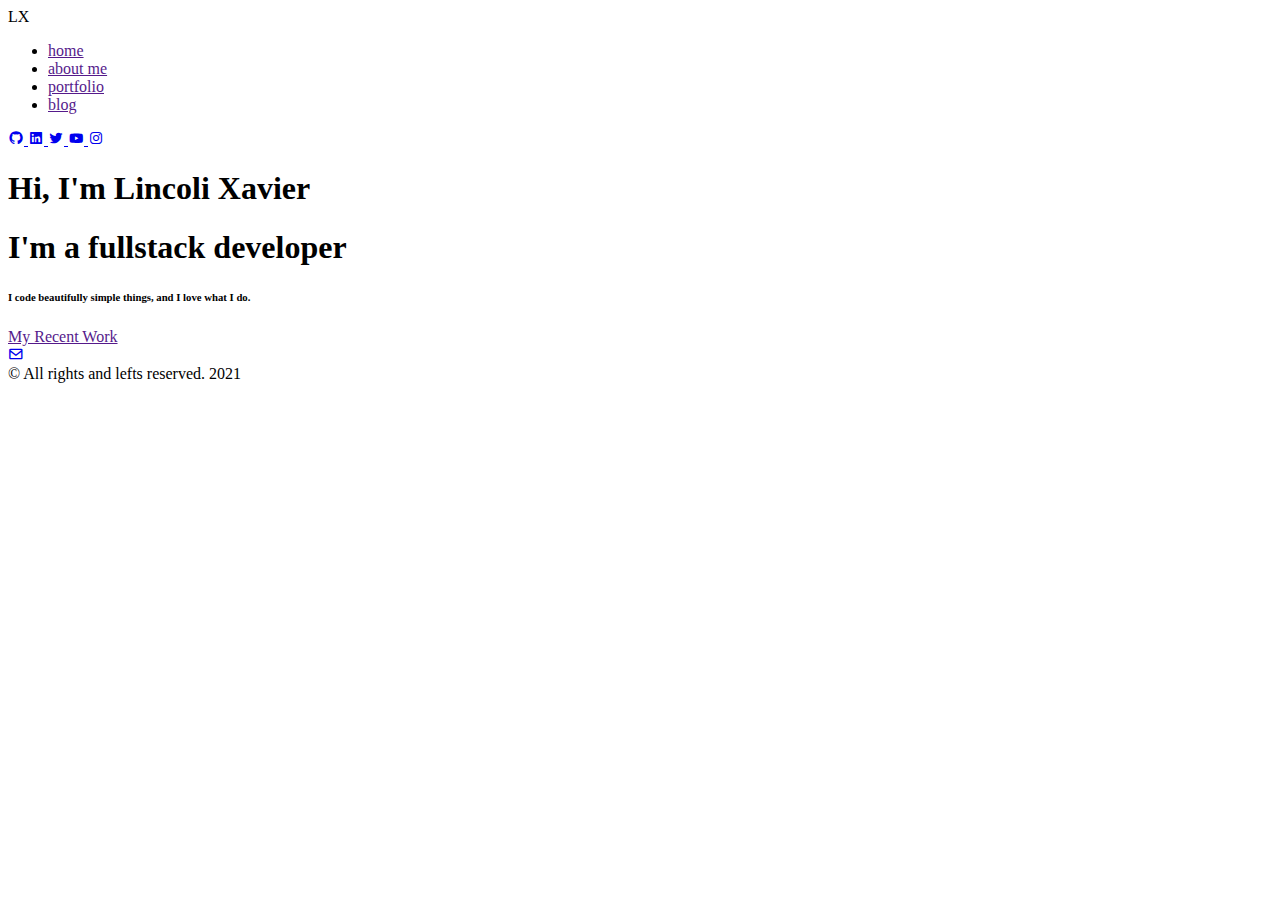
==== index.html @ 89f9e404 "feat: add html home structure" ====
<!DOCTYPE html>
<html lang="en">
	<head>
		<meta charset="UTF-8">
		<meta name="viewport" content="width=device-width, initial-scale=1.0">

		<!--=============== BOXICONS ===============-->
		<link rel="stylesheet" href="https://cdn.jsdelivr.net/npm/boxicons@latest/css/boxicons.min.css">

		<!--=============== FONT  font-family: 'Mukta', sans-serif; ===============--> 
		<link rel="preconnect" href="https://fonts.googleapis.com">
		<link rel="preconnect" href="https://fonts.gstatic.com" crossorigin>
		<link href="https://fonts.googleapis.com/css2?family=Mukta:wght@200;400;700&display=swap" rel="stylesheet">

		<title>Crimsom Portfolio Template</title>
	</head>
	<body>
		<!--==================== HEADER ====================-->
		<header class="header" id="header">
			<div class="header-logo">
				LX
			</div>

			<nav class="nav container">
				<ul>
					<li><a href="">home</a></li>
					<li><a href="">about me</a></li>
					<li><a href="">portfolio</a></li>
					<li><a href="">blog</a></li>
				</ul>
			</nav>

			<address class="social-contacts">
				<a href="mailto:jim@rock.com">
					<i class='bx bxl-github'></i>
				</a>
				<a href="mailto:jim@rock.com">
					<i class='bx bxl-linkedin-square' ></i>
				</a>
				<a href="mailto:jim@rock.com">
					<i class='bx bxl-twitter' ></i>
				</a>
				<a href="mailto:jim@rock.com">
					<i class='bx bxl-youtube' ></i>
				</a>
				<a href="mailto:jim@rock.com">
					<i class='bx bxl-instagram' ></i>
				</a>
			</address>
		</header>

		<main class="main">
				<!--==================== HOME ====================-->
				<section class="introduction" id="home">
					<h1>Hi, I'm Lincoli Xavier</h1>
					<h1>I'm a fullstack developer</h1>
					<h6>I code beautifully simple things, and I love what I do.</h6>
					<a href="">My Recent Work</a>
				</section>
		</main>

		<!--==================== FOOTER ====================-->
		<footer class="footer section">
				<div class="mail-me">
					<a href="mailt:to">
						<i class='bx bx-envelope'></i>
					</a>
				</div>
				<span class="footer__copy">&#169; All rights and lefts reserved. 2021</span>
		</footer>

	</body>
</html>
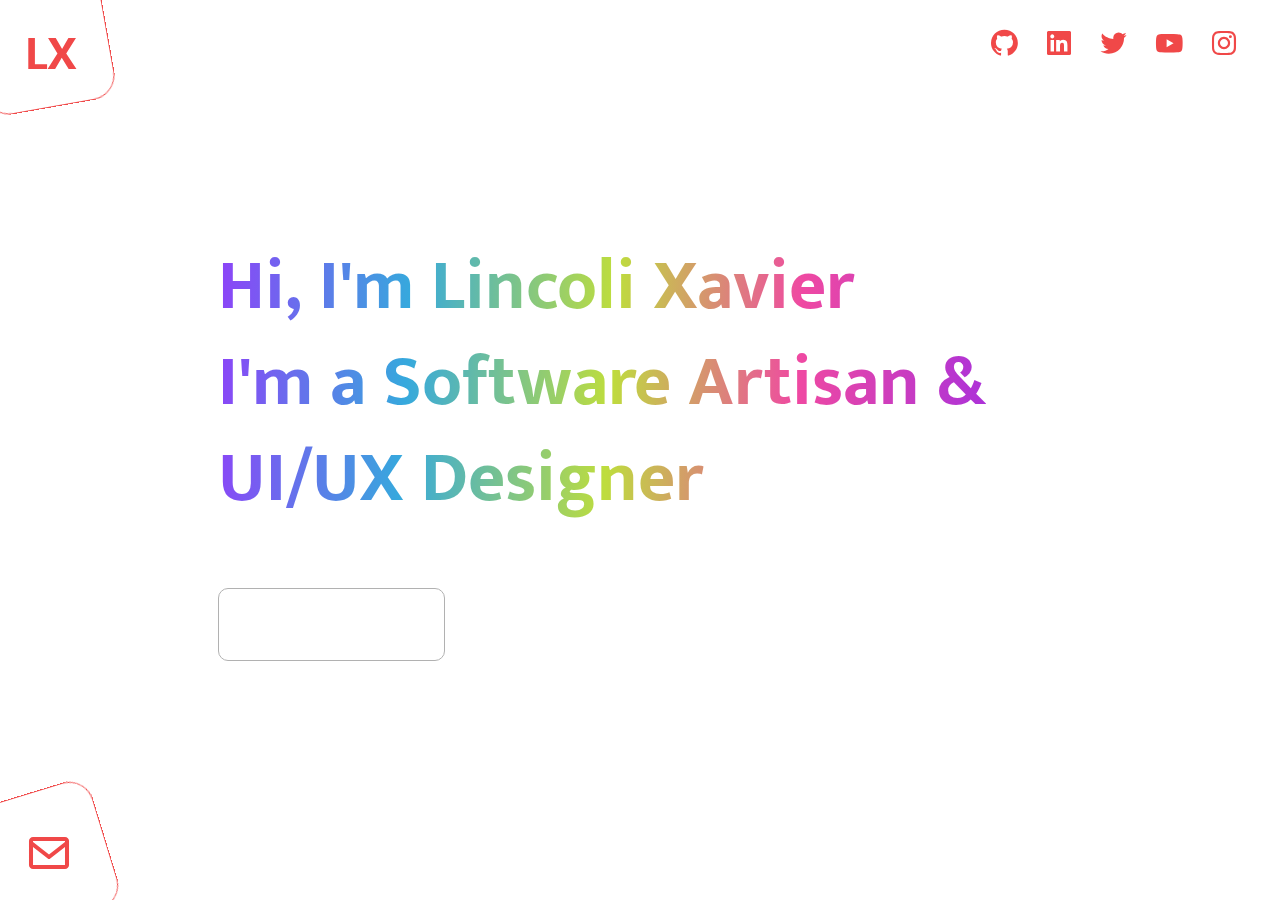
==== commit 99b56440: "add web components layout" ====
--- a/index.html
+++ b/index.html
@@ -1,6 +1,6 @@
 
 <!DOCTYPE html>
-<html lang="en">
+<html lang="pt">
 	<head>
 		<meta charset="UTF-8">
 		<meta name="viewport" content="width=device-width, initial-scale=1.0">
@@ -8,67 +8,47 @@
 		<!--=============== BOXICONS ===============-->
 		<link rel="stylesheet" href="https://cdn.jsdelivr.net/npm/boxicons@latest/css/boxicons.min.css">
 
-		<!--=============== FONT  font-family: 'Mukta', sans-serif; ===============--> 
+		<!--=============== FONT  ===============--> 
 		<link rel="preconnect" href="https://fonts.googleapis.com">
 		<link rel="preconnect" href="https://fonts.gstatic.com" crossorigin>
 		<link href="https://fonts.googleapis.com/css2?family=Mukta:wght@200;400;700&display=swap" rel="stylesheet">
 
+		<!--=============== CSS ===============--> 
+		<link rel="stylesheet" href="css/index.css">
+
+		<!--=============== COMPONENTS ===============--> 
+		<script src="components/Header.js" type="text/javascript"></script>
+		<script src="components/Footer.js" type="text/javascript"></script>
+
 		<title>Crimsom Portfolio Template</title>
 	</head>
 	<body>
-		<!--==================== HEADER ====================-->
-		<header class="header" id="header">
-			<div class="header-logo">
-				LX
-			</div>
-
-			<nav class="nav container">
-				<ul>
-					<li><a href="">home</a></li>
-					<li><a href="">about me</a></li>
-					<li><a href="">portfolio</a></li>
-					<li><a href="">blog</a></li>
-				</ul>
-			</nav>
-
-			<address class="social-contacts">
-				<a href="mailto:jim@rock.com">
-					<i class='bx bxl-github'></i>
-				</a>
-				<a href="mailto:jim@rock.com">
-					<i class='bx bxl-linkedin-square' ></i>
-				</a>
-				<a href="mailto:jim@rock.com">
-					<i class='bx bxl-twitter' ></i>
-				</a>
-				<a href="mailto:jim@rock.com">
-					<i class='bx bxl-youtube' ></i>
-				</a>
-				<a href="mailto:jim@rock.com">
-					<i class='bx bxl-instagram' ></i>
-				</a>
-			</address>
-		</header>
-
+	<!--==================== HEADER ====================-->
+		<main-header />
+  <!--==================== MAIN ====================-->
 		<main class="main">
 				<!--==================== HOME ====================-->
 				<section class="introduction" id="home">
-					<h1>Hi, I'm Lincoli Xavier</h1>
-					<h1>I'm a fullstack developer</h1>
-					<h6>I code beautifully simple things, and I love what I do.</h6>
-					<a href="">My Recent Work</a>
+					<h1 class="introduction-title">
+						Hi, I'm Lincoli Xavier<br>
+						I'm a Software Artisan &<br>
+						UI/UX Designer
+					</h1>
+					<h6 class="description-home">I design & code beautifully simple web experiences, and I love what I do.</h6>
+					<a class="link-arrow" href="">
+						<span>My Recent Work</span>	
+						<img src="./imgs/ArrowRight.svg" alt="">
+					</a>
 				</section>
 		</main>
 
 		<!--==================== FOOTER ====================-->
-		<footer class="footer section">
-				<div class="mail-me">
-					<a href="mailt:to">
-						<i class='bx bx-envelope'></i>
-					</a>
-				</div>
-				<span class="footer__copy">&#169; All rights and lefts reserved. 2021</span>
-		</footer>
+		<main-footer />
 
+		<!--=============== SCROLL REVEAL ===============-->
+		<script src="js/scrollreveal.min.js"></script>
+
+		<!--=============== MAIN JS ===============-->
+		<script src="js/main.js"></script>
 	</body>
 </html>
--- a/css/index.css
+++ b/css/index.css
@@ -0,0 +1,241 @@
+/* VARIABLES CSS ===================================*/
+:root {
+  /* Colors ===================================*/
+  --primaryColor: #f04848;
+  --defaultTextColor: #ffffff;
+
+  /* Colorful Gradient */
+  --introductionTitleGradient: linear-gradient(
+    -267deg,
+    #8e42f8 0%,
+    #36a9dd 25%,
+    #bedd3d 51%,
+    #ef49a2 75%,
+    #aa31da 100%
+  );
+
+  /* Font and typography ===================================*/
+  --body-font: "Mukta", sans-serif;
+  --biggest-font-size: 2rem;
+  --h1-font-size: 1.5rem;
+  --h2-font-size: 1.25rem;
+  --h3-font-size: 1rem;
+}
+::selection {
+  color: var(--defaultTextColor);
+  background-color: var(--primaryColor);
+  opacity: 0.6;
+}
+
+html {
+  scroll-behavior: smooth;
+}
+
+body {
+  margin: var(--header-height) 0 0 0;
+  font-family: var(--body-font);
+  font-size: 62.5%; /* = 10px */
+  background: url("../imgs/bg.png") no-repeat;
+  background-attachment: fixed;
+  color: var(--defaultTextColor);
+}
+
+h1,
+h2,
+h3,
+h6,
+h4 {
+  color: var(--title-color);
+  font-weight: var(--font-semi-bold);
+  margin: 0;
+}
+
+ul {
+  list-style: none;
+}
+
+a {
+  text-decoration: none;
+}
+
+img {
+  max-width: 100%;
+  height: auto;
+}
+
+/* GRID - Percentagem Based  ===================================*/
+.is-100 {
+  width: 100%;
+}
+
+/* COMPONENTS ===================================*/
+.box-bordered {
+  font-size: 3rem;
+  font-weight: bold;
+  color: var(--primaryColor);
+  position: relative;
+  text-align: center;
+  padding-top: 0.938rem;
+  padding-left: 1.563rem;
+  cursor: pointer;
+}
+.box-bordered::before {
+  content: "";
+  border-radius: 25px;
+  border: 1px solid var(--primaryColor);
+  width: 130px;
+  height: 130px;
+  transform: rotate(73deg);
+  position: absolute;
+  transition: all 0.3s ease-in-out;
+}
+.box-bordered.top::before {
+  top: -1.5rem;
+  left: -1.5rem;
+}
+.box-bordered.bottom {
+  padding-top: 1rem;
+  padding-left: 1.563rem;
+}
+.box-bordered.bottom::before {
+  bottom: -1.5rem;
+  left: -1.5rem;
+}
+.box-bordered:hover:before {
+  transform: rotate(-10deg);
+}
+
+/* HEADER ===================================*/
+header {
+  display: flex;
+  align-items: center;
+}
+
+.nav-container {
+  margin-left: 100px;
+}
+.nav-container .menu {
+  display: flex;
+}
+.menu .menu-item a {
+  font-size: 1.3rem;
+  font-weight: lighter;
+  color: var(--defaultTextColor);
+  margin-right: 4rem;
+  cursor: pointer;
+  transition: all 0.3s ease-in-out;
+  position: relative;
+  padding: 10px 15px;
+}
+
+.menu .menu-item a::before {
+  content: "";
+  position: absolute;
+  width: 100%;
+  height: 50px;
+  top: 0;
+  left: 0;
+  border-radius: 5px;
+  transition: all 0.3s ease-in-out;
+}
+.menu .menu-item a::before {
+  content: "";
+  position: absolute;
+  width: 100%;
+  border-radius: 5px;
+  border: 1px solid #f04848;
+  opacity: 0;
+  transform: translateY(0.9rem) rotate(10deg) scale(0.7);
+}
+.menu .menu-item a:hover {
+  color: var(--primaryColor);
+}
+.menu .menu-item a:hover::before {
+  transform: translateY(0.15rem) rotate(-4deg) scale(1);
+  opacity: 1;
+}
+
+.contacts {
+  margin-left: auto;
+  margin-right: 2rem;
+}
+.contacts .contact-item {
+  color: var(--primaryColor);
+  font-size: 2rem;
+  margin: 0 0.5rem;
+}
+.contacts .contact-item i {
+  transition: all 0.2s ease;
+}
+.contacts .contact-item i:hover {
+  border-bottom: 1px solid;
+}
+
+/* Introduction Section ===================================*/
+.main {
+  position: absolute;
+  display: flex;
+  align-items: center;
+  margin: auto;
+  top: 0;
+  bottom: 0;
+  left: 218px;
+  height: fit-content;
+}
+.introduction-title {
+  font-size: 4.5rem;
+  line-height: 6rem;
+  background-image: var(--introductionTitleGradient);
+  -webkit-background-clip: text;
+  -webkit-text-fill-color: transparent;
+  font-weight: bold;
+}
+.introduction-title::selection {
+  background-color: transparent;
+}
+.description-home {
+  font-size: 1.4rem;
+  font-weight: 300;
+  margin-bottom: 1.5rem;
+}
+.link-arrow {
+  font-size: 1.1rem;
+  font-weight: lighter;
+  border: 1px solid #b1b1b1;
+  border-radius: 10px;
+  padding: 1.3rem 3.4rem;
+  width: fit-content;
+  color: var(--defaultTextColor);
+  display: flex;
+  align-items: center;
+  position: relative;
+}
+.link-arrow span {
+  display: inline-block;
+}
+.link-arrow img {
+  position: absolute;
+  right: -3.5rem;
+  transition: all 0.2s ease;
+}
+.link-arrow:hover img {
+  right: -4.2rem;
+}
+
+footer {
+  position: fixed;
+  bottom: 0;
+  display: flex;
+  justify-content: space-between;
+  align-items: center;
+}
+.mail-me a {
+  font-size: 3rem;
+  color: var(--primaryColor);
+}
+.footer-copy {
+  font-size: 0.9rem;
+  color: #ffffff;
+  padding-right: 2rem;
+  font-weight: 300;
+}
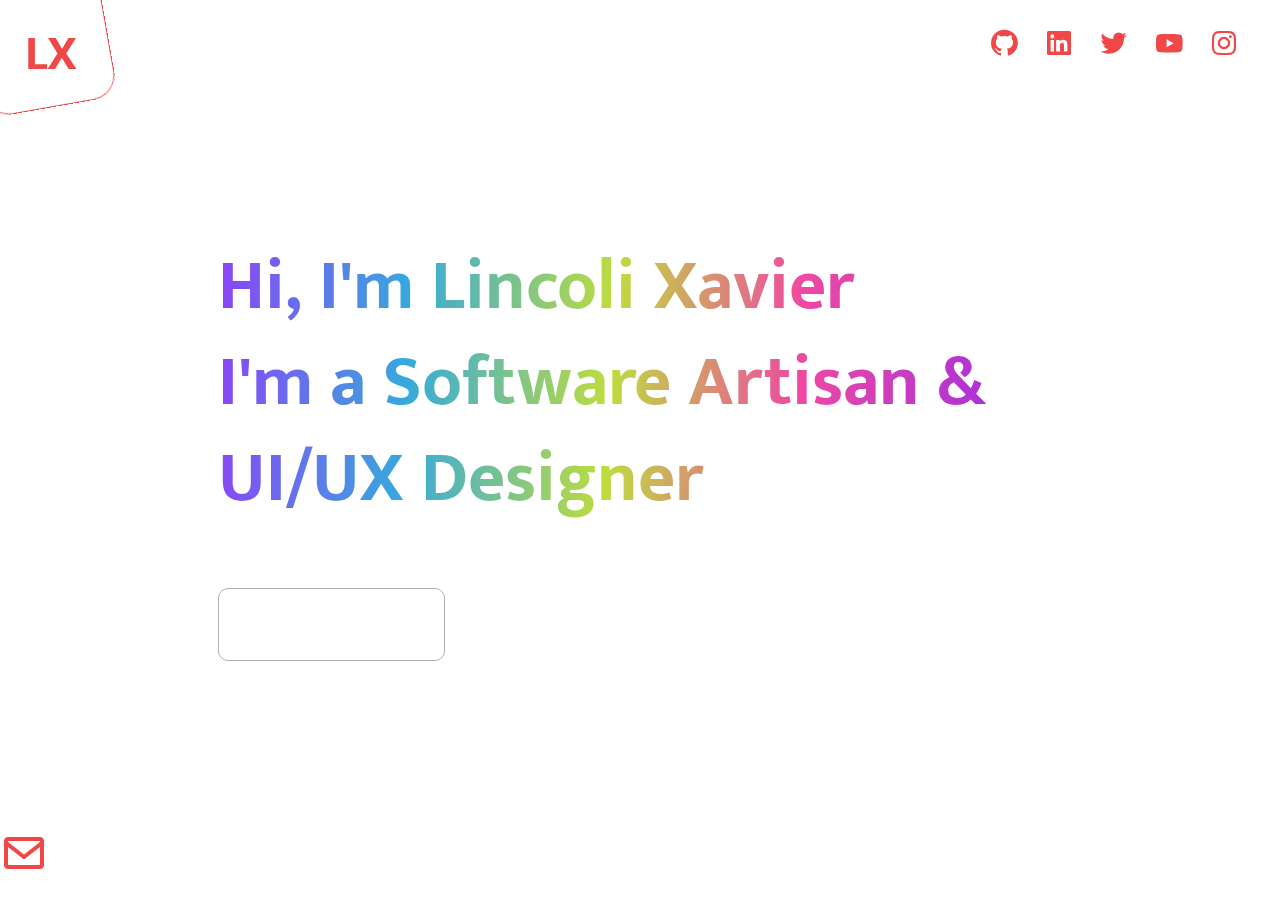
==== commit c50f97f0: "feat: add portifolio page" ====
--- a/index.html
+++ b/index.html
@@ -14,6 +14,7 @@
 		<link href="https://fonts.googleapis.com/css2?family=Mukta:wght@200;400;700&display=swap" rel="stylesheet">
 
 		<!--=============== CSS ===============--> 
+		<link rel="stylesheet" href="css/main.css">
 		<link rel="stylesheet" href="css/index.css">
 
 		<!--=============== COMPONENTS ===============--> 
